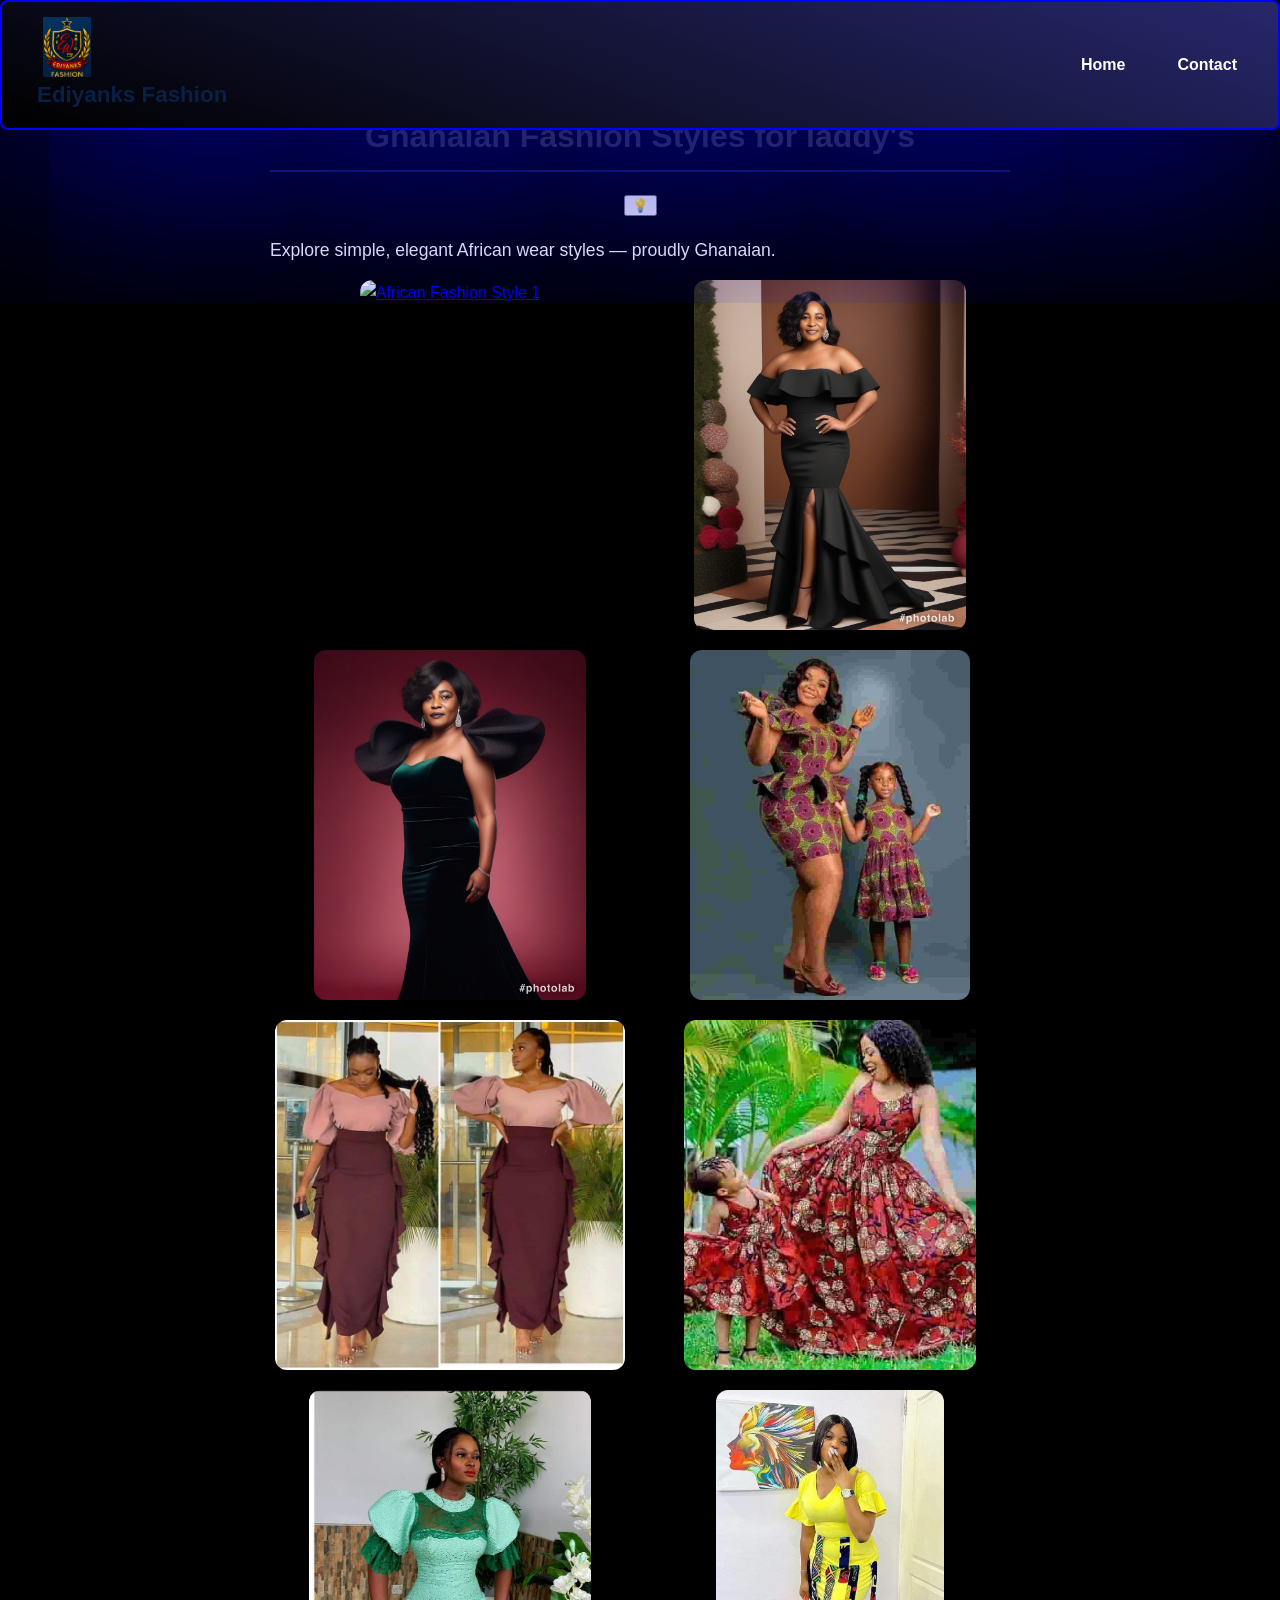
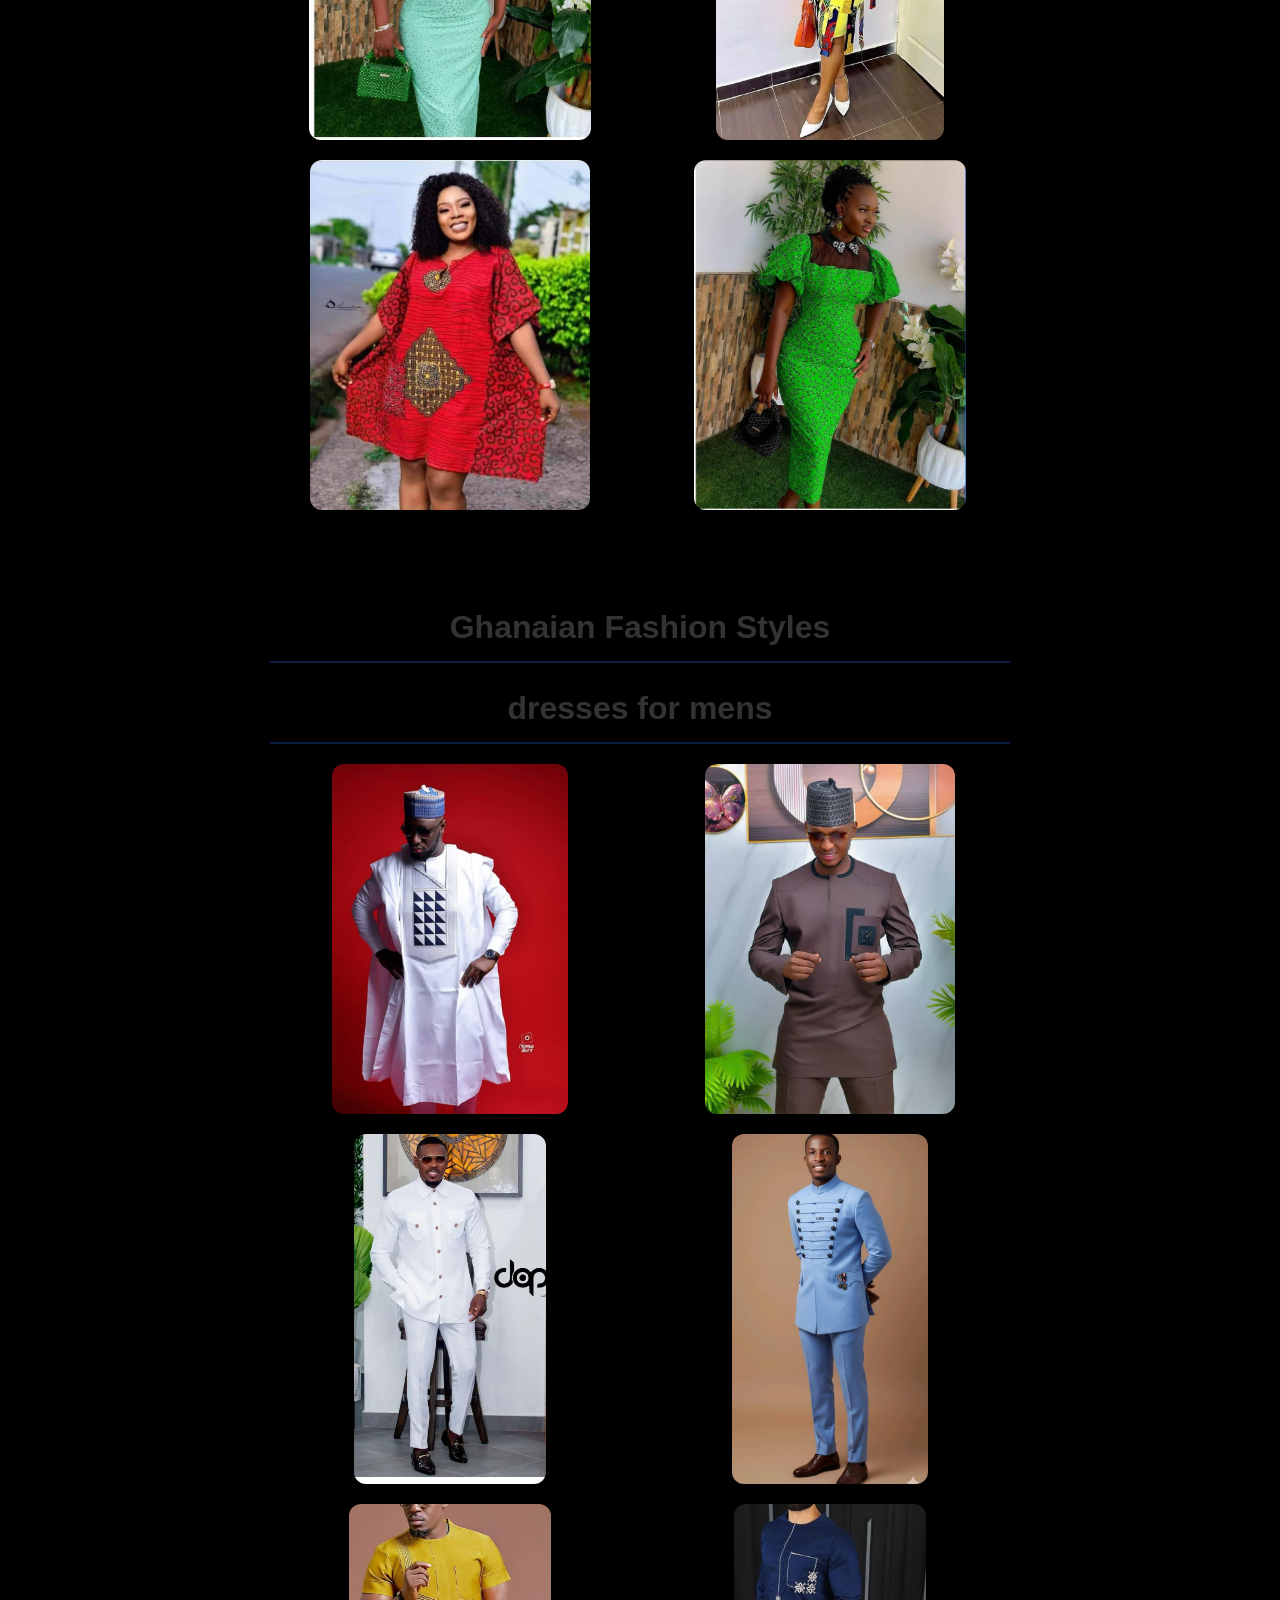
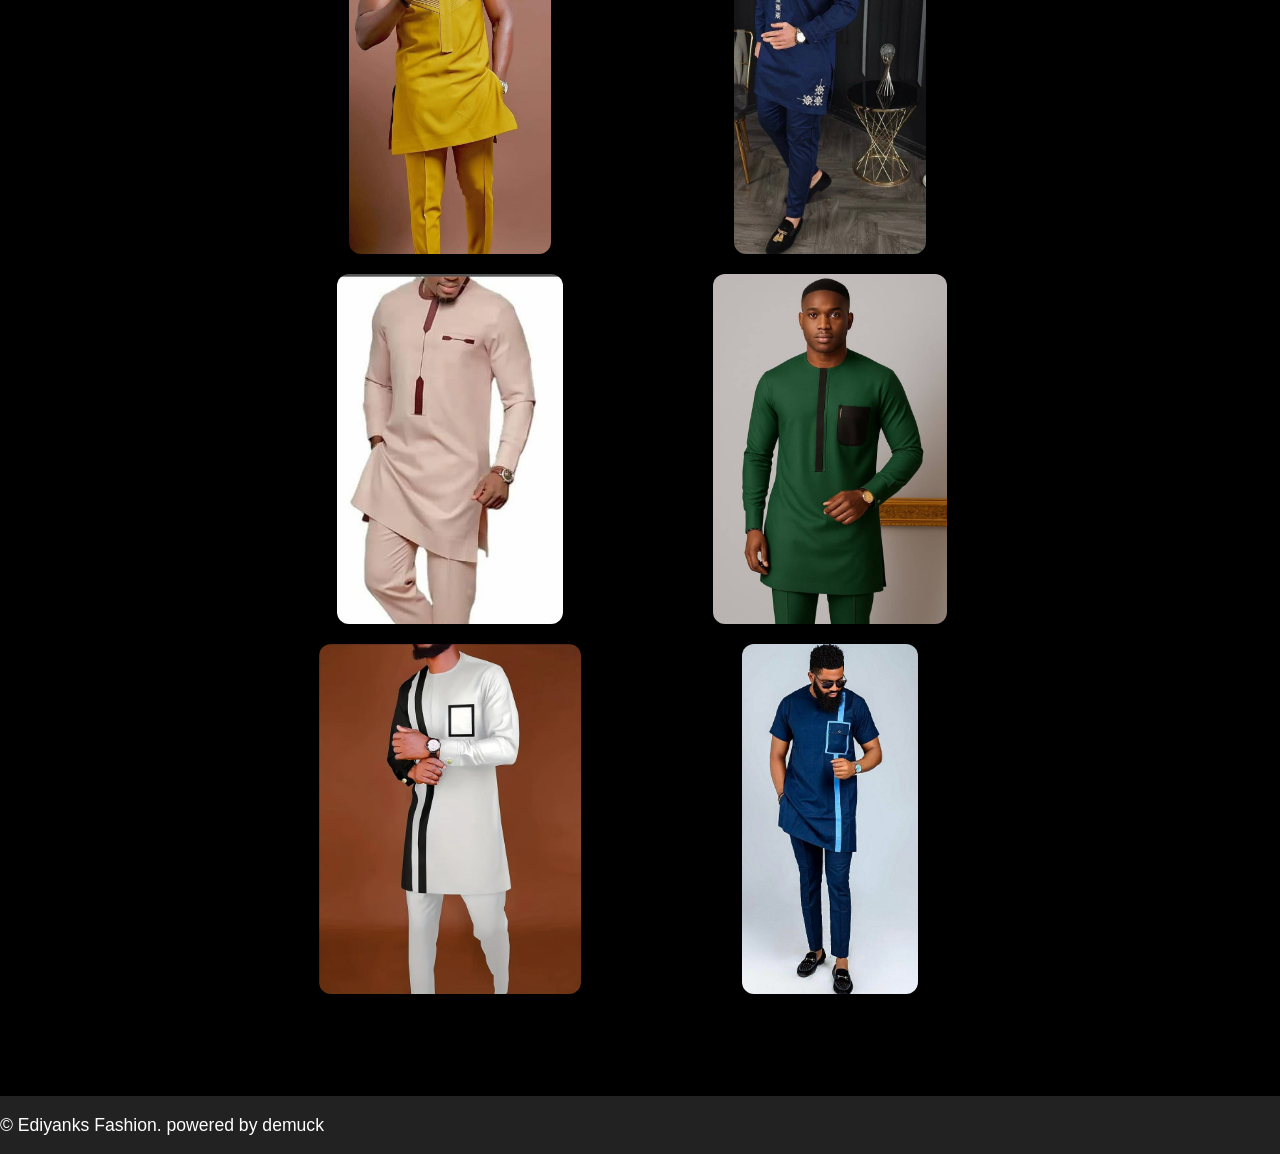
==== gallery.html @ 151807b0 "Add files via upload" ====
<!DOCTYPE html>
<html lang="en">
<head>
  <meta charset="UTF-8" />
  <meta name="viewport" content="width=device-width, initial-scale=1.0" />
  <title>Ediyanks Fashion Gallery</title>
  <link rel="shortcut icon" href="Copilot_20251016_120516.png" type="image/x-icon">
  <link rel="stylesheet" href="style.css" />
  <style>
    body {
      font-family: "Poppins", sans-serif;
      margin: 0;
      padding: 0;
    }

    header {
      background-color: rgb(28, 28, 78);
      color: rgb(36, 63, 196);
      padding: 15px 25px;
      display: flex;
      justify-content: space-between;
      align-items: center;
      border-radius: 8px;
    }

    header .brand-title {
      margin-left: 10px;
      font-size: 1.4em;
    }

    nav ul {
      list-style: none;
      display: flex;
      gap: 20px;
    }

    nav ul li a {
      text-decoration: none;
      color: white;
      font-weight: bold;
    }

    nav ul li a:hover {
      color: #f4b400;
    }

    main {
      padding: 30px;
      text-align: center;
    }

    h2 {
      font-size: 2em;
      color: #333;
      margin-bottom: 20px;
    }

    .gallery {
      display: grid;
      grid-template-columns: repeat(auto-fit, minmax(250px, 1fr));
      gap: 20px;
      justify-items: center;
    }

    .gallery img {
      width: 100%;
      height: 350px;
      object-fit: cover;
      border-radius: 12px;
      box-shadow: 0 4px 12px rgba(0,0,0,0.2);
      transition: transform 0.3s ease;
      cursor: pointer;
    }

    .gallery img:hover {
      transform: scale(1.05);
    }

    /* Pop-up lightbox */
    .lightbox {
      display: none;
      position: fixed;
      z-index: 1000;
      top: 0;
      left: 0;
      width: 100%;
      height: 100%;
      background: rgba(0,0,0,0.9);
      justify-content: center;
      align-items: center;
    }

    .lightbox img {
      max-width: 30%;
      max-height: 70%;
      border-radius: 12px;
      box-shadow: 0 0 20px rgba(255,255,255,0.3);
    }

    .lightbox:target {
      display: flex;
    }
      .lightboxi {
      display: none;
      position: fixed;
      z-index: 1000;
      top: 0;
      left: 0;
      width: 100%;
      height: 100%;
      background: rgba(0,0,0,0.9);
      justify-content: center;
      align-items: center;
    }

    .lightboxi img {
      max-width: 30%;
      max-height: 70%;
      border-radius: 12px;
      box-shadow: 0 0 20px rgba(255,255,255,0.3);
    }

    .lightboxi:target {
      display: flex;
    }

    .close-btn {
      position: absolute;
      top: 20px; 
      right: 30px;
      font-size: 30px;
      color: white;
      text-decoration: none;
      background: rgba(0,0,0,0.5);
      padding: 5px 12px;
      border-radius: 50%;
    }
    body {
    background-color:rgb(0, 0, 0);
    color: rgb(253, 249, 249);
    transition: background-color 0.3s, color 0.3s;

  }
    #modetoggle{
      background-color: black;
      color: bisque;
    }
     #modeToggle:hover {
    box-shadow: 0 0 10px rgba(0,0,0,0.2);
  }

  #modeToggle {
    transform: perspective(600px) rotateY(0deg);
    transition: transform 0.6s;
  }
  body.dark-mode #modeToggle {
    transform: perspective(600px) rotateY(180deg) translateZ(0);
    transform-origin: center;
    background-color: rgb(19, 16, 16);
    color: black;
    box-shadow: 0 10px 30px rgba(0,255,128,0.12), inset 0 2px 6px rgba(255,255,255,0.02);
    border-radius: 10px;
    transition: transform .6s cubic-bezier(.2,.9,.3,1), box-shadow .5s ease, background .5s ease, color .3s ease;
    will-change: transform, box-shadow;}

    .close-btn:hover {
      background: rgba(255,255,255,0.3);
    }

    footer {
      background-color: #222;
      color: white;
      text-align: center;
      padding: 15px 0;
      margin-top: 40px;
      font-size: 0.9em;
    }
  </style>
</head>
<body>
  <header>
    <div class="header-brand">
      <h1 class="brand-title"><img src="edi1.png" alt="Ediyanks Fashion Logo" class="logo" />Ediyanks Fashion</h1>
    </div>
    <nav>
      <ul>
        <li><a href="index.html">Home</a></li>
        <li><a href="indexs.html">Contact</a></li>
       
      </ul>
    </nav>
  </header>
  

  <main>
    <h2>our gallery</h2>
    <h2>Ghanaian Fashion Styles for laddy's</h2>
     <button id="modeToggle">💡</button>
    <p>Explore simple, elegant African wear styles — proudly Ghanaian.</p>

    <section class="gallery">
      <a href="#img1"><img src="https://images.pexels.com/photos/33697670/pexels-photo-33697670.jpeg" alt="African Fashion Style 1" /></a>
      <a href="#img2"><img src="pic1.jpg" alt="African Fashion Style 2" /></a>
      <a href="#img3"><img src="pic2.jpg" alt="African Fashion Style 3" /></a>
      <a href="#img4"><img src="pic3.jpg" alt="African Fashion Style 4" /></a>
      <a href="#img5"><img src="pic4.jpg" alt="African Fashion Style 5" /></a>
      <a href="#img6"><img src="pic5.jpg" alt="African Fashion Style 6" /></a>
      <a href="#img7"><img src="pic6.jpg" alt="African Fashion Style 7" /></a>
      <a href="#img8"><img src="pic7.jpg" alt="African Fashion Style 8" /></a>
      <a href="#img9"><img src="pic8.jpg" alt="African Fashion Style 9" /></a>
      <a href="#img10"><img src="pic9.jpg" alt="African Fashion Style 10" /></a>
    </section>
  </main>

  <!-- Lightbox Pop-ups -->
  <div id="img1" class="lightbox"><a href="#" class="close-btn">&times;</a><img src="https://images.pexels.com/photos/33697670/pexels-photo-33697670.jpeg" alt=""></div>
  <div id="img2" class="lightbox"><a href="#" class="close-btn">&times;</a><img src="pic1.jpg" alt=""></div>
  <div id="img3" class="lightbox"><a href="#" class="close-btn">&times;</a><img src="pic2.jpg" alt=""></div>
  <div id="img4" class="lightbox"><a href="#" class="close-btn">&times;</a><img src="pic3.jpg" alt=""></div>
  <div id="img5" class="lightbox"><a href="#" class="close-btn">&times;</a><img src="pic4.jpg" alt=""></div>
  <div id="img6" class="lightbox"><a href="#" class="close-btn">&times;</a><img src="pic5.jpg" alt=""></div>
  <div id="img7" class="lightbox"><a href="#" class="close-btn">&times;</a><img src="pic6.jpg" alt=""></div>
  <div id="img8" class="lightbox"><a href="#" class="close-btn">&times;</a><img src="pic7.jpg" alt=""></div>
  <div id="img9" class="lightbox"><a href="#" class="close-btn">&times;</a><img src="pic8.jpg" alt=""></div>
  <div id="img10" class="lightbox"><a href="#" class="close-btn">&times;</a><img src="pic9.jpg" alt=""></div>
    <main>
      <h2 class="title">Ghanaian Fashion Styles</h2>
    <h2>dresses for mens</h2>

    <section class="gallery">
      <a href="#img11"><img src="pica1.jpg" alt="African Fashion Style 1" /></a>
      <a href="#img12"><img src="pica2.jpg" alt="African Fashion Style 2" /></a>
      <a href="#img13"><img src="pica3.jpg" alt="African Fashion Style 3" /></a>
      <a href="#img14"><img src="pica4.jpg" alt="African Fashion Style 4" /></a>
      <a href="#img15"><img src="pica5.jpg" alt="African Fashion Style 5" /></a>
      <a href="#img16"><img src="pica6.jpg" alt="African Fashion Style 6" /></a>
      <a href="#img17"><img src="pica7.jpg" alt="African Fashion Style 7" /></a>
      <a href="#img18"><img src="pica8.jpg" alt="African Fashion Style 8" /></a>
      <a href="#img19"><img src="pica9.jpg" alt="African Fashion Style 9" /></a>
      <a href="#img20"><img src="pica10.jpg" alt="African Fashion Style 10" /></a>
    </section>
  </main>

  <!-- Lightbox Pop-ups -->
  <div id="img11" class="lightbox"><a href="#" class="close-btn">&times;</a><img src="pica1.jpg" alt=""></div>
  <div id="img12" class="lightbox"><a href="#" class="close-btn">&times;</a><img src="pica2.jpg" alt=""></div>
  <div id="img13" class="lightbox"><a href="#" class="close-btn">&times;</a><img src="pica3.jpg" alt=""></div>
  <div id="img14" class="lightbox"><a href="#" class="close-btn">&times;</a><img src="pica4.jpg" alt=""></div>
  <div id="img15" class="lightbox"><a href="#" class="close-btn">&times;</a><img src="pica5.jpg" alt=""></div>
  <div id="img16" class="lightbox"><a href="#" class="close-btn">&times;</a><img src="pica6.jpg" alt=""></div>
  <div id="img17" class="lightbox"><a href="#" class="close-btn">&times;</a><img src="pica7.jpg" alt=""></div>
  <div id="img18" class="lightbox"><a href="#" class="close-btn">&times;</a><img src="pica8.jpg" alt=""></div>
  <div id="img19" class="lightbox"><a href="#" class="close-btn">&times;</a><img src="pica9.jpg" alt=""></div>
  <div id="img20" class="lightbox"><a href="#" class="close-btn">&times;</a><img src="pica10.jpg" alt=""></div>
</body>
</body>
</main>
  <footer>
    <p>&copy;  Ediyanks Fashion. powered by demuck</p>
  </footer>
  <!-- <style>
    @media (max-width: 1316px) {
  .title {
            color: #fff;
             font-size: 4rem;
            font-weight: 700; 
            text-shadow: 0 0 20px #00ffff, 0 0 40px #00ffff; /* Cyan anime glow */
            margin-bottom: 2rem;
            animation: textGlow 2s ease-in-out infinite alternate;
        }

        @keyframes textGlow {
            from { text-shadow: 0 0 20px #00ffff, 0 0 40px #00ffff; }
            to { text-shadow: 0 0 30px #ff00ff, 0 0 60px #ff00ff; } /* Shift to magenta for anime flair */
        }}</style> -->
<script src="DARK.JS"></script>
</body>
</html>
---- style.css ----
/* Reset and base styles */
* {
  box-sizing: border-box;
}

body {
  font-family: 'Segoe UI', Tahoma, Geneva, Verdana, sans-serif;
  margin: 0;
  padding: 0;
  background-color: #fdfdfd;
  color: #333;
  line-height: 1.6;
  padding-top: 100px; /* Account for fixed header */
}
.file{
    align-self: center;
    justify-self: center;
}
.fil{
    align-self: center;
    justify-self: center;
}

header {
  position: fixed;
  top: 0;
  left: 0;
  width: 100%;
  background: linear-gradient(2000deg,rgb(39, 39, 108) ,black );
  color: #fff;
  padding: 1rem 2rem;
  display: flex;
  align-items: center;
  justify-content: space-between;
  z-index: 1000;
  box-shadow: 0 2px 10px rgba(0, 0, 0, 0.2);
  transition: background-color 0.3s ease;
  border: 2px solid blue;
  box-shadow: 0 0 2000px blue;
  border-radius: 8px;
}
.pin{
    align-self: center;
    justify-self: center;
color: rgb(137, 26, 26);
}

.header-brand {
  display: flex;
  align-items: center;
  gap: 1rem;
  flex-shrink: 0;
}

.logo {
  width: 60px;
  height: 60px;
  object-fit: contain;
  border-radius: 8px;
}
.logos {
  width: 90px;
  height: 90px;
  object-fit: contain;
  border-radius: 8px;
}

.brand-title {
  margin: 0;
  font-size: 1.5rem;
  font-weight: bold;
  text-align: left;
}

nav ul {
  list-style: none;
  display: flex;
  gap: 2rem;
  margin: 0;
  padding: 0;
  align-items: center;
}

nav li {
  margin: 0;
}

nav a {
  color: #fff;
  text-decoration: none;
  font-weight: 600;
  font-size: 1rem;
  padding: 0.5rem 1rem;
  border-radius: 4px;
  transition: background-color 0.3s ease, color 0.3s ease;
}

nav a:hover,
nav a:focus {
  background-color: rgba(255, 255, 255, 0.1);
  text-decoration: none;
  
}
   nav ul li a:hover {
      color: #f4b400;
    }

main {
  padding: 2rem 1rem;
  max-width: 800px;
  margin: 0 auto;
  min-height: calc(100vh - 200px); /* Ensure full height feel */
}

section {
  margin-bottom: 2rem;
}

h1,
h2 {
  color: #0a1f44;
  margin-top: 0;
  margin-bottom: 1rem;
  font-weight: 700;
}

h2 {
  font-size: 1.8rem;
  border-bottom: 2px solid #0a1f44;
  padding-bottom: 0.5rem;
}

p {
  font-size: 1.1rem;
  margin-bottom: 1rem;
  text-align: justify;
}

strong {
  color: #0a1f44;
  font-weight: 700;
}

/* Image and picture handling */
picture {
  display: block;
  width: 100%;
  max-width: 800px;
  margin: 2rem auto;
  border-radius: 8px;
  overflow: hidden;
  box-shadow: 0 4px 15px rgba(0, 0, 0, 0.1);
}

img {
  width: 100%;
  height: auto;
  display: block;
  border-radius: 8px;
  transition: transform 0.3s ease;
}

img:hover {
  transform: scale(1.02);
}

.gallery-grid {
  display: grid;
  grid-template-columns: repeat(auto-fit, minmax(200px, 1fr));
  gap: 1rem;
  margin: 2rem 0;
}

.gallery-grid img {
  width: 100%;
  height: auto;
  border-radius: 8px;
  transition: transform 0.3s ease, box-shadow 0.3s ease;
}

.gallery-grid img:hover {
  transform: scale(1.05);
  box-shadow: 0 6px 20px rgba(0, 0, 0, 0.15);
}

footer {
  background-color: #0a1f44;
  color: #fff;
  text-align: center;
  padding: 1.5rem;
  margin-top: 3rem;
  font-size: 0.9rem;
}

footer p {
  margin: 0;
  color: #fff;
}
body.dark-mode {
    background: linear-gradient(200deg, rgba(40, 18, 240, 0.5), rgb(17, 126, 160), rgb(160, 175, 19));
    color: white;
}

/* Mobile responsiveness */
@media (max-width: 768px) {
  body {
    padding-top: 80px; /* Reduce for smaller header on mobile */
    font-size: 1rem;
    line-height: 1.5;
  }
  .hurt {
    align-self: center;
    justify-content: center;
  }

  header {
    padding: 0.75rem 1rem;
    flex-wrap: wrap;
  }

  .header-brand {
    flex-direction: column;
    align-items: center;
    gap: 0.5rem;
    text-align: center;
    border-radius: 8px;
  }

  .brand-title {
    font-size: 1.3rem;
  }

  .logo {
    width: 50px;
    height: 50px;
  }

  nav ul {
    flex-direction: column;
    gap: 0.75rem;
    width: 100%;
    margin-top: 0.5rem;
  }

  nav a {
    display: block;
    width: 100%;
    text-align: center;
    padding: 0.75rem;
    font-size: 1.1rem;
  }

  main {
    padding: 1.5rem 1rem;
  }

  h2 {
    font-size: 1.5rem;
  }

  p {
    font-size: 1rem;
  }

  picture,
  img {
    margin: 1rem auto;
    border-radius: 6px;
  }

  .gallery-grid {
    grid-template-columns: repeat(auto-fit, minmax(150px, 1fr));
    gap: 0.75rem;
  }

  footer {
    padding: 1rem;
    font-size: 0.85rem;
  }
}

@media (max-width: 480px) {
  body {
    padding-top: 70px;
  }

  header {
    padding: 0.5rem;
  }
  .hurt{
    padding-left: 20px;
  }


  .brand-title {
    font-size: 1.2rem;
  }

  nav a {
    font-size: 1rem;
    padding: 0.5rem;
  }

  main {
    padding: 1rem 0.5rem;
  }

  h2 {
    font-size: 1.4rem;
  }

  p {
    font-size: 0.95rem;
  }

  footer {
    padding: 0.75rem;
  }
}

/* Additional enhancements for niceness */
@media (prefers-reduced-motion: reduce) {
  * {
    animation-duration: 0.01ms !important;
    animation-iteration-count: 1 !important;
    transition-duration: 0.01ms !important;
  }
}

/* Dark mode support (optional enhancement) */
@media (prefers-color-scheme: dark) {
  body {
    background-color: #1a1a1a;
    color: #e0e0e0;
  }

  h1, h2 {
    color: #4a90e2;
  }

  footer {
    background-color: #0a1f44;
  }
}
/* --- Subtle animations & hover accents --- */
.hero h2 {
  animation: fadeInDown 1s ease-in-out;
}

.hero p {
  animation: fadeInUp 1.5s ease-in-out;
}

@keyframes fadeInDown {
  from { opacity: 0; transform: translateY(-20px); }
  to { opacity: 1; transform: translateY(0); }
}

@keyframes fadeInUp {
  from { opacity: 0; transform: translateY(20px); }
  to { opacity: 1; transform: translateY(0); }
}

/* Button-like hover on nav links */
nav a:hover {
  background-color: #4a90e2;
  color: #fff;
}
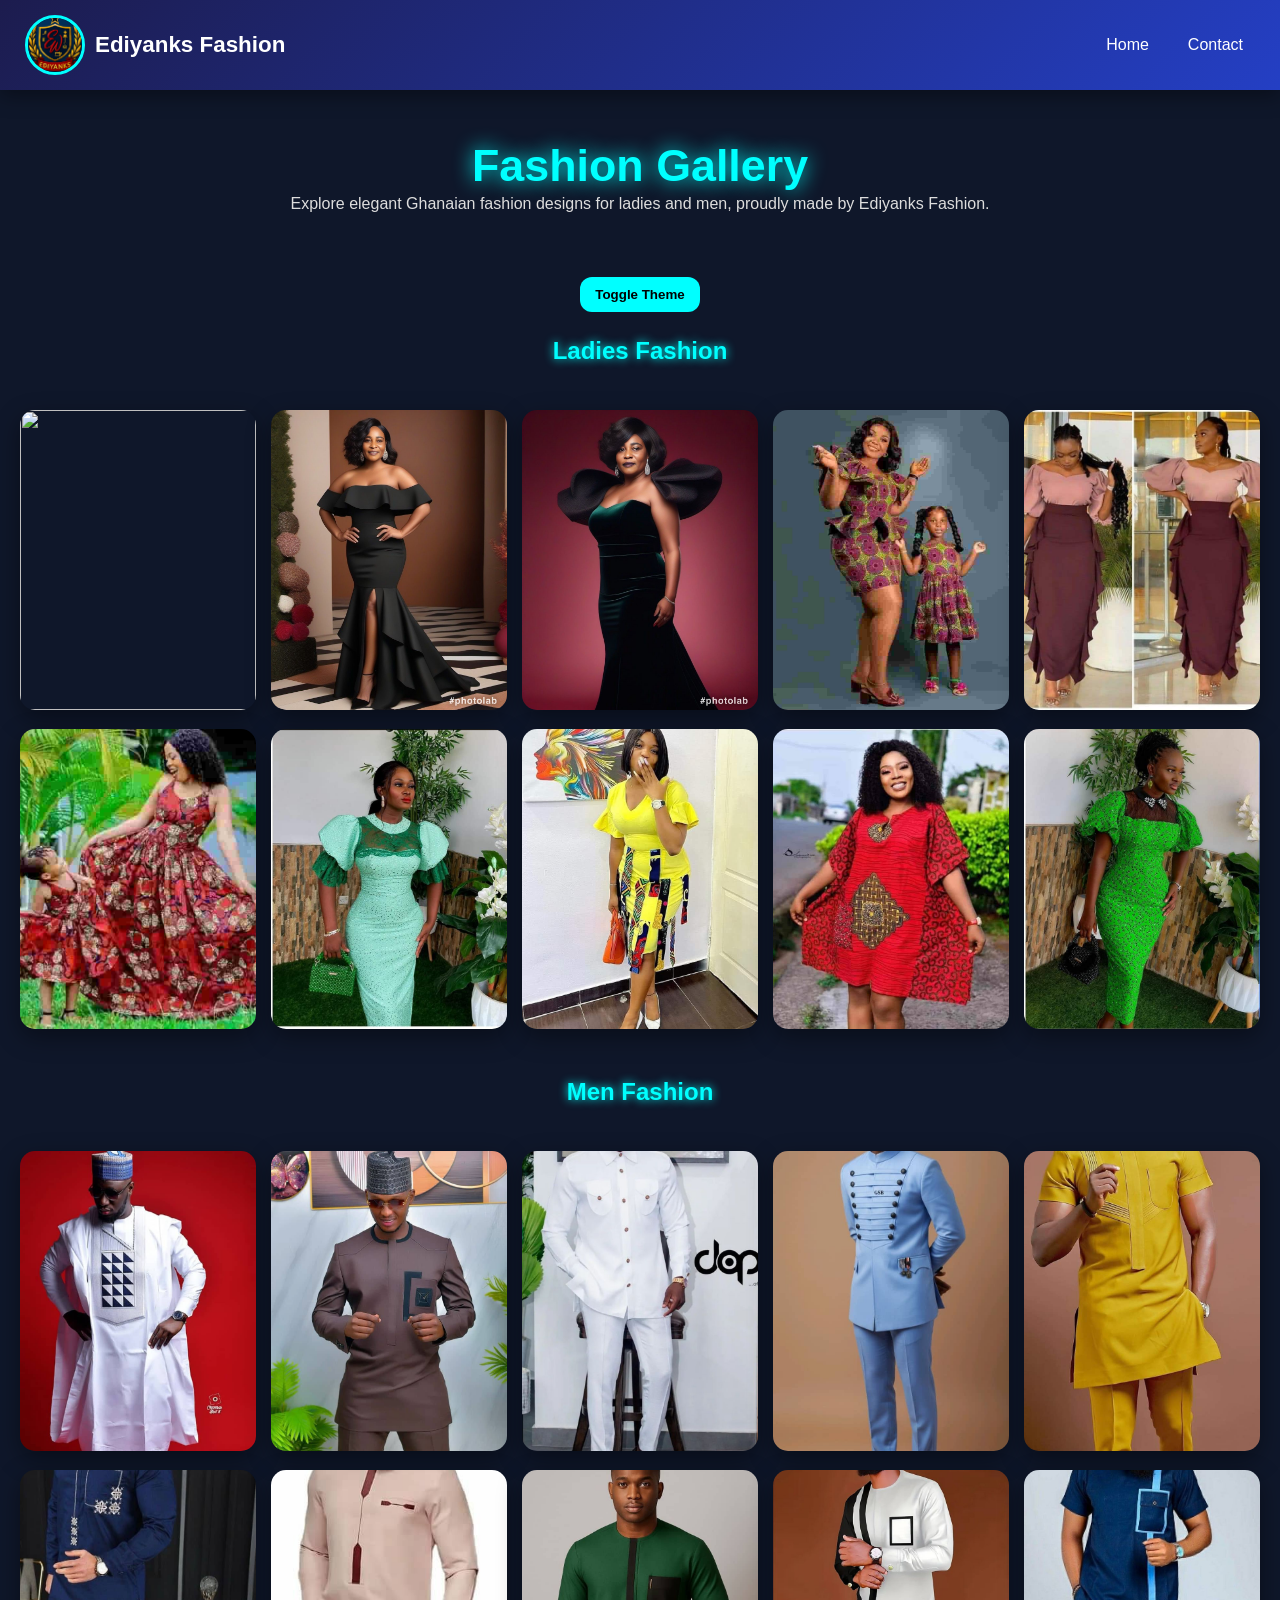
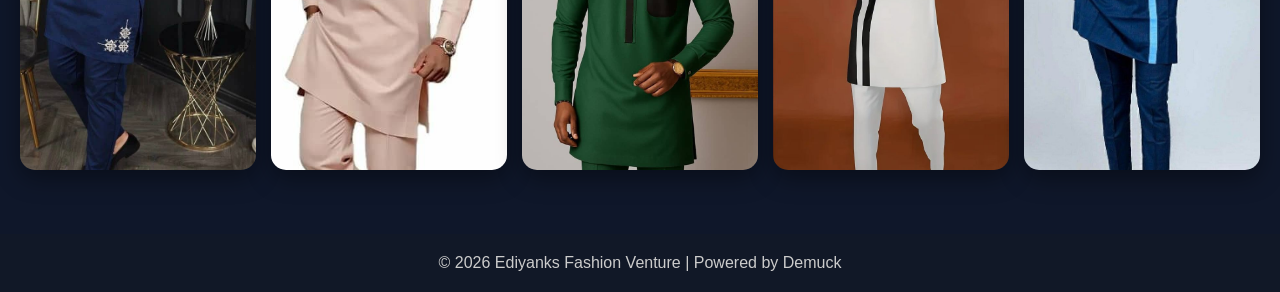
==== commit 6987c60e: "Refactor gallery.html with improved styles and structure" ====
--- a/gallery.html
+++ b/gallery.html
@@ -1,278 +1,307 @@
 <!DOCTYPE html>
 <html lang="en">
 <head>
-  <meta charset="UTF-8" />
-  <meta name="viewport" content="width=device-width, initial-scale=1.0" />
-  <title>Ediyanks Fashion Gallery</title>
-  <link rel="shortcut icon" href="Copilot_20251016_120516.png" type="image/x-icon">
-  <link rel="stylesheet" href="style.css" />
-  <style>
-    body {
-      font-family: "Poppins", sans-serif;
-      margin: 0;
-      padding: 0;
-    }
-
-    header {
-      background-color: rgb(28, 28, 78);
-      color: rgb(36, 63, 196);
-      padding: 15px 25px;
-      display: flex;
-      justify-content: space-between;
-      align-items: center;
-      border-radius: 8px;
-    }
-
-    header .brand-title {
-      margin-left: 10px;
-      font-size: 1.4em;
-    }
-
-    nav ul {
-      list-style: none;
-      display: flex;
-      gap: 20px;
-    }
-
-    nav ul li a {
-      text-decoration: none;
-      color: white;
-      font-weight: bold;
-    }
-
-    nav ul li a:hover {
-      color: #f4b400;
-    }
-
-    main {
-      padding: 30px;
-      text-align: center;
-    }
-
-    h2 {
-      font-size: 2em;
-      color: #333;
-      margin-bottom: 20px;
-    }
-
-    .gallery {
-      display: grid;
-      grid-template-columns: repeat(auto-fit, minmax(250px, 1fr));
-      gap: 20px;
-      justify-items: center;
-    }
-
-    .gallery img {
-      width: 100%;
-      height: 350px;
-      object-fit: cover;
-      border-radius: 12px;
-      box-shadow: 0 4px 12px rgba(0,0,0,0.2);
-      transition: transform 0.3s ease;
-      cursor: pointer;
-    }
-
-    .gallery img:hover {
-      transform: scale(1.05);
-    }
-
-    /* Pop-up lightbox */
-    .lightbox {
-      display: none;
-      position: fixed;
-      z-index: 1000;
-      top: 0;
-      left: 0;
-      width: 100%;
-      height: 100%;
-      background: rgba(0,0,0,0.9);
-      justify-content: center;
-      align-items: center;
-    }
-
-    .lightbox img {
-      max-width: 30%;
-      max-height: 70%;
-      border-radius: 12px;
-      box-shadow: 0 0 20px rgba(255,255,255,0.3);
-    }
-
-    .lightbox:target {
-      display: flex;
-    }
-      .lightboxi {
-      display: none;
-      position: fixed;
-      z-index: 1000;
-      top: 0;
-      left: 0;
-      width: 100%;
-      height: 100%;
-      background: rgba(0,0,0,0.9);
-      justify-content: center;
-      align-items: center;
-    }
-
-    .lightboxi img {
-      max-width: 30%;
-      max-height: 70%;
-      border-radius: 12px;
-      box-shadow: 0 0 20px rgba(255,255,255,0.3);
-    }
-
-    .lightboxi:target {
-      display: flex;
-    }
-
-    .close-btn {
-      position: absolute;
-      top: 20px; 
-      right: 30px;
-      font-size: 30px;
-      color: white;
-      text-decoration: none;
-      background: rgba(0,0,0,0.5);
-      padding: 5px 12px;
-      border-radius: 50%;
-    }
-    body {
-    background-color:rgb(0, 0, 0);
-    color: rgb(253, 249, 249);
-    transition: background-color 0.3s, color 0.3s;
-
-  }
-    #modetoggle{
-      background-color: black;
-      color: bisque;
-    }
-     #modeToggle:hover {
-    box-shadow: 0 0 10px rgba(0,0,0,0.2);
-  }
-
-  #modeToggle {
-    transform: perspective(600px) rotateY(0deg);
-    transition: transform 0.6s;
-  }
-  body.dark-mode #modeToggle {
-    transform: perspective(600px) rotateY(180deg) translateZ(0);
-    transform-origin: center;
-    background-color: rgb(19, 16, 16);
-    color: black;
-    box-shadow: 0 10px 30px rgba(0,255,128,0.12), inset 0 2px 6px rgba(255,255,255,0.02);
-    border-radius: 10px;
-    transition: transform .6s cubic-bezier(.2,.9,.3,1), box-shadow .5s ease, background .5s ease, color .3s ease;
-    will-change: transform, box-shadow;}
-
-    .close-btn:hover {
-      background: rgba(255,255,255,0.3);
-    }
-
-    footer {
-      background-color: #222;
-      color: white;
-      text-align: center;
-      padding: 15px 0;
-      margin-top: 40px;
-      font-size: 0.9em;
-    }
-  </style>
+<meta charset="UTF-8" />
+<meta name="viewport" content="width=device-width, initial-scale=1.0" />
+<title>Ediyanks Fashion Gallery</title>
+
+<link rel="shortcut icon" href="Copilot_20251016_120516.png">
+
+<style>
+
+/* RESET */
+*{
+margin:0;
+padding:0;
+box-sizing:border-box;
+font-family:Arial, sans-serif;
+}
+
+body{
+background:#0f172a;
+color:white;
+transition:.3s;
+}
+
+/* HEADER */
+header{
+background:linear-gradient(135deg,rgb(28,28,78),rgb(36,63,196));
+padding:15px 25px;
+display:flex;
+justify-content:space-between;
+align-items:center;
+position:sticky;
+top:0;
+z-index:999;
+box-shadow:0 5px 20px rgba(0,0,0,.4);
+}
+
+.header-brand{
+display:flex;
+align-items:center;
+gap:10px;
+}
+
+.logo{
+width:60px;
+height:60px;
+border-radius:50%;
+object-fit:cover;
+border:3px solid #00ffff;
+}
+
+.brand-title{
+font-size:1.4rem;
+color:white;
+}
+
+/* NAV */
+nav ul{
+list-style:none;
+display:flex;
+gap:15px;
+}
+
+nav a{
+text-decoration:none;
+color:white;
+padding:8px 12px;
+border-radius:10px;
+transition:.3s;
+}
+
+nav a:hover{
+background:#00ffff;
+color:#000;
+}
+
+/* HERO */
+.gallery-hero{
+text-align:center;
+padding:50px 20px;
+}
+
+.gallery-hero h1{
+font-size:2.8rem;
+color:#00ffff;
+text-shadow:0 0 20px #00ffff;
+}
+
+.gallery-hero p{
+max-width:700px;
+margin:auto;
+color:#ddd;
+line-height:1.6;
+}
+
+/* SECTION TITLES */
+h2{
+text-align:center;
+margin:25px 0;
+color:#00ffff;
+text-shadow:0 0 10px #00ffff;
+}
+
+/* BUTTON */
+#modeToggle{
+display:block;
+margin:10px auto;
+padding:10px 15px;
+border:none;
+border-radius:12px;
+cursor:pointer;
+background:#00ffff;
+color:black;
+font-weight:bold;
+}
+
+/* GALLERY GRID */
+.gallery{
+display:grid;
+grid-template-columns:repeat(auto-fit,minmax(200px,1fr));
+gap:15px;
+padding:20px;
+}
+
+.gallery img{
+width:100%;
+height:300px;
+object-fit:cover;
+border-radius:15px;
+box-shadow:0 8px 25px rgba(0,0,0,.4);
+transition:.3s;
+cursor:pointer;
+}
+
+.gallery img:hover{
+transform:scale(1.05) translateY(-5px);
+box-shadow:0 15px 35px rgba(0,255,255,.2);
+}
+
+/* LIGHTBOX */
+.lightbox{
+display:none;
+position:fixed;
+top:0;
+left:0;
+width:100%;
+height:100%;
+background:rgba(0,0,0,.9);
+justify-content:center;
+align-items:center;
+z-index:1000;
+}
+
+.lightbox:target{
+display:flex;
+}
+
+.lightbox img{
+max-width:85%;
+max-height:85%;
+border-radius:20px;
+box-shadow:0 0 30px rgba(255,255,255,.2);
+}
+
+.close-btn{
+position:absolute;
+top:20px;
+right:25px;
+font-size:30px;
+color:white;
+text-decoration:none;
+background:rgba(255,255,255,.1);
+padding:5px 12px;
+border-radius:50%;
+}
+
+/* FOOTER */
+footer{
+text-align:center;
+padding:20px;
+margin-top:40px;
+background:#111827;
+color:#ccc;
+}
+
+/* LIGHT MODE */
+.light{
+background:#f5f5f5;
+color:#111;
+}
+
+.light header{
+background:#ffffff;
+color:#111;
+}
+
+.light nav a{
+color:#111;
+}
+
+.light footer{
+background:#eee;
+color:#111;
+}
+
+</style>
 </head>
+
 <body>
-  <header>
-    <div class="header-brand">
-      <h1 class="brand-title"><img src="edi1.png" alt="Ediyanks Fashion Logo" class="logo" />Ediyanks Fashion</h1>
-    </div>
-    <nav>
-      <ul>
-        <li><a href="index.html">Home</a></li>
-        <li><a href="indexs.html">Contact</a></li>
-       
-      </ul>
-    </nav>
-  </header>
-  
-
-  <main>
-    <h2>our gallery</h2>
-    <h2>Ghanaian Fashion Styles for laddy's</h2>
-     <button id="modeToggle">💡</button>
-    <p>Explore simple, elegant African wear styles — proudly Ghanaian.</p>
-
-    <section class="gallery">
-      <a href="#img1"><img src="https://images.pexels.com/photos/33697670/pexels-photo-33697670.jpeg" alt="African Fashion Style 1" /></a>
-      <a href="#img2"><img src="pic1.jpg" alt="African Fashion Style 2" /></a>
-      <a href="#img3"><img src="pic2.jpg" alt="African Fashion Style 3" /></a>
-      <a href="#img4"><img src="pic3.jpg" alt="African Fashion Style 4" /></a>
-      <a href="#img5"><img src="pic4.jpg" alt="African Fashion Style 5" /></a>
-      <a href="#img6"><img src="pic5.jpg" alt="African Fashion Style 6" /></a>
-      <a href="#img7"><img src="pic6.jpg" alt="African Fashion Style 7" /></a>
-      <a href="#img8"><img src="pic7.jpg" alt="African Fashion Style 8" /></a>
-      <a href="#img9"><img src="pic8.jpg" alt="African Fashion Style 9" /></a>
-      <a href="#img10"><img src="pic9.jpg" alt="African Fashion Style 10" /></a>
-    </section>
-  </main>
-
-  <!-- Lightbox Pop-ups -->
-  <div id="img1" class="lightbox"><a href="#" class="close-btn">&times;</a><img src="https://images.pexels.com/photos/33697670/pexels-photo-33697670.jpeg" alt=""></div>
-  <div id="img2" class="lightbox"><a href="#" class="close-btn">&times;</a><img src="pic1.jpg" alt=""></div>
-  <div id="img3" class="lightbox"><a href="#" class="close-btn">&times;</a><img src="pic2.jpg" alt=""></div>
-  <div id="img4" class="lightbox"><a href="#" class="close-btn">&times;</a><img src="pic3.jpg" alt=""></div>
-  <div id="img5" class="lightbox"><a href="#" class="close-btn">&times;</a><img src="pic4.jpg" alt=""></div>
-  <div id="img6" class="lightbox"><a href="#" class="close-btn">&times;</a><img src="pic5.jpg" alt=""></div>
-  <div id="img7" class="lightbox"><a href="#" class="close-btn">&times;</a><img src="pic6.jpg" alt=""></div>
-  <div id="img8" class="lightbox"><a href="#" class="close-btn">&times;</a><img src="pic7.jpg" alt=""></div>
-  <div id="img9" class="lightbox"><a href="#" class="close-btn">&times;</a><img src="pic8.jpg" alt=""></div>
-  <div id="img10" class="lightbox"><a href="#" class="close-btn">&times;</a><img src="pic9.jpg" alt=""></div>
-    <main>
-      <h2 class="title">Ghanaian Fashion Styles</h2>
-    <h2>dresses for mens</h2>
-
-    <section class="gallery">
-      <a href="#img11"><img src="pica1.jpg" alt="African Fashion Style 1" /></a>
-      <a href="#img12"><img src="pica2.jpg" alt="African Fashion Style 2" /></a>
-      <a href="#img13"><img src="pica3.jpg" alt="African Fashion Style 3" /></a>
-      <a href="#img14"><img src="pica4.jpg" alt="African Fashion Style 4" /></a>
-      <a href="#img15"><img src="pica5.jpg" alt="African Fashion Style 5" /></a>
-      <a href="#img16"><img src="pica6.jpg" alt="African Fashion Style 6" /></a>
-      <a href="#img17"><img src="pica7.jpg" alt="African Fashion Style 7" /></a>
-      <a href="#img18"><img src="pica8.jpg" alt="African Fashion Style 8" /></a>
-      <a href="#img19"><img src="pica9.jpg" alt="African Fashion Style 9" /></a>
-      <a href="#img20"><img src="pica10.jpg" alt="African Fashion Style 10" /></a>
-    </section>
-  </main>
-
-  <!-- Lightbox Pop-ups -->
-  <div id="img11" class="lightbox"><a href="#" class="close-btn">&times;</a><img src="pica1.jpg" alt=""></div>
-  <div id="img12" class="lightbox"><a href="#" class="close-btn">&times;</a><img src="pica2.jpg" alt=""></div>
-  <div id="img13" class="lightbox"><a href="#" class="close-btn">&times;</a><img src="pica3.jpg" alt=""></div>
-  <div id="img14" class="lightbox"><a href="#" class="close-btn">&times;</a><img src="pica4.jpg" alt=""></div>
-  <div id="img15" class="lightbox"><a href="#" class="close-btn">&times;</a><img src="pica5.jpg" alt=""></div>
-  <div id="img16" class="lightbox"><a href="#" class="close-btn">&times;</a><img src="pica6.jpg" alt=""></div>
-  <div id="img17" class="lightbox"><a href="#" class="close-btn">&times;</a><img src="pica7.jpg" alt=""></div>
-  <div id="img18" class="lightbox"><a href="#" class="close-btn">&times;</a><img src="pica8.jpg" alt=""></div>
-  <div id="img19" class="lightbox"><a href="#" class="close-btn">&times;</a><img src="pica9.jpg" alt=""></div>
-  <div id="img20" class="lightbox"><a href="#" class="close-btn">&times;</a><img src="pica10.jpg" alt=""></div>
+
+<header>
+
+<div class="header-brand">
+<img src="edi1.png" class="logo" alt="logo">
+<h1 class="brand-title">Ediyanks Fashion</h1>
+</div>
+
+<nav>
+<ul>
+<li><a href="index.html">Home</a></li>
+<li><a href="indexs.html">Contact</a></li>
+</ul>
+</nav>
+
+</header>
+
+<!-- HERO -->
+<section class="gallery-hero">
+<h1>Fashion Gallery</h1>
+<p>Explore elegant Ghanaian fashion designs for ladies and men, proudly made by Ediyanks Fashion.</p>
+</section>
+
+<button id="modeToggle">Toggle Theme</button>
+
+<!-- LADIES -->
+<h2>Ladies Fashion</h2>
+<section class="gallery">
+
+<a href="#img1"><img src="https://images.pexels.com/photos/33697670/pexels-photo-33697670.jpeg"></a>
+<a href="#img2"><img src="pic1.jpg"></a>
+<a href="#img3"><img src="pic2.jpg"></a>
+<a href="#img4"><img src="pic3.jpg"></a>
+<a href="#img5"><img src="pic4.jpg"></a>
+<a href="#img6"><img src="pic5.jpg"></a>
+<a href="#img7"><img src="pic6.jpg"></a>
+<a href="#img8"><img src="pic7.jpg"></a>
+<a href="#img9"><img src="pic8.jpg"></a>
+<a href="#img10"><img src="pic9.jpg"></a>
+
+</section>
+
+<!-- MEN -->
+<h2>Men Fashion</h2>
+<section class="gallery">
+
+<a href="#img11"><img src="pica1.jpg"></a>
+<a href="#img12"><img src="pica2.jpg"></a>
+<a href="#img13"><img src="pica3.jpg"></a>
+<a href="#img14"><img src="pica4.jpg"></a>
+<a href="#img15"><img src="pica5.jpg"></a>
+<a href="#img16"><img src="pica6.jpg"></a>
+<a href="#img17"><img src="pica7.jpg"></a>
+<a href="#img18"><img src="pica8.jpg"></a>
+<a href="#img19"><img src="pica9.jpg"></a>
+<a href="#img20"><img src="pica10.jpg"></a>
+
+</section>
+
+<!-- LIGHTBOXES (cleaned) -->
+
+<div id="img1" class="lightbox"><a href="#" class="close-btn">&times;</a><img src="https://images.pexels.com/photos/33697670/pexels-photo-33697670.jpeg"></div>
+<div id="img2" class="lightbox"><a href="#" class="close-btn">&times;</a><img src="pic1.jpg"></div>
+<div id="img3" class="lightbox"><a href="#" class="close-btn">&times;</a><img src="pic2.jpg"></div>
+<div id="img4" class="lightbox"><a href="#" class="close-btn">&times;</a><img src="pic3.jpg"></div>
+<div id="img5" class="lightbox"><a href="#" class="close-btn">&times;</a><img src="pic4.jpg"></div>
+<div id="img6" class="lightbox"><a href="#" class="close-btn">&times;</a><img src="pic5.jpg"></div>
+<div id="img7" class="lightbox"><a href="#" class="close-btn">&times;</a><img src="pic6.jpg"></div>
+<div id="img8" class="lightbox"><a href="#" class="close-btn">&times;</a><img src="pic7.jpg"></div>
+<div id="img9" class="lightbox"><a href="#" class="close-btn">&times;</a><img src="pic8.jpg"></div>
+<div id="img10" class="lightbox"><a href="#" class="close-btn">&times;</a><img src="pic9.jpg"></div>
+
+<div id="img11" class="lightbox"><a href="#" class="close-btn">&times;</a><img src="pica1.jpg"></div>
+<div id="img12" class="lightbox"><a href="#" class="close-btn">&times;</a><img src="pica2.jpg"></div>
+<div id="img13" class="lightbox"><a href="#" class="close-btn">&times;</a><img src="pica3.jpg"></div>
+<div id="img14" class="lightbox"><a href="#" class="close-btn">&times;</a><img src="pica4.jpg"></div>
+<div id="img15" class="lightbox"><a href="#" class="close-btn">&times;</a><img src="pica5.jpg"></div>
+<div id="img16" class="lightbox"><a href="#" class="close-btn">&times;</a><img src="pica6.jpg"></div>
+<div id="img17" class="lightbox"><a href="#" class="close-btn">&times;</a><img src="pica7.jpg"></div>
+<div id="img18" class="lightbox"><a href="#" class="close-btn">&times;</a><img src="pica8.jpg"></div>
+<div id="img19" class="lightbox"><a href="#" class="close-btn">&times;</a><img src="pica9.jpg"></div>
+<div id="img20" class="lightbox"><a href="#" class="close-btn">&times;</a><img src="pica10.jpg"></div>
+
+<footer>
+© 2026 Ediyanks Fashion Venture | Powered by Demuck
+</footer>
+
+<script>
+const btn = document.getElementById("modeToggle");
+
+btn.addEventListener("click", ()=>{
+document.body.classList.toggle("light");
+});
+</script>
+
 </body>
-</body>
-</main>
-  <footer>
-    <p>&copy;  Ediyanks Fashion. powered by demuck</p>
-  </footer>
-  <!-- <style>
-    @media (max-width: 1316px) {
-  .title {
-            color: #fff;
-             font-size: 4rem;
-            font-weight: 700; 
-            text-shadow: 0 0 20px #00ffff, 0 0 40px #00ffff; /* Cyan anime glow */
-            margin-bottom: 2rem;
-            animation: textGlow 2s ease-in-out infinite alternate;
-        }
-
-        @keyframes textGlow {
-            from { text-shadow: 0 0 20px #00ffff, 0 0 40px #00ffff; }
-            to { text-shadow: 0 0 30px #ff00ff, 0 0 60px #ff00ff; } /* Shift to magenta for anime flair */
-        }}</style> -->
-<script src="DARK.JS"></script>
-</body>
-</html>+  </html>
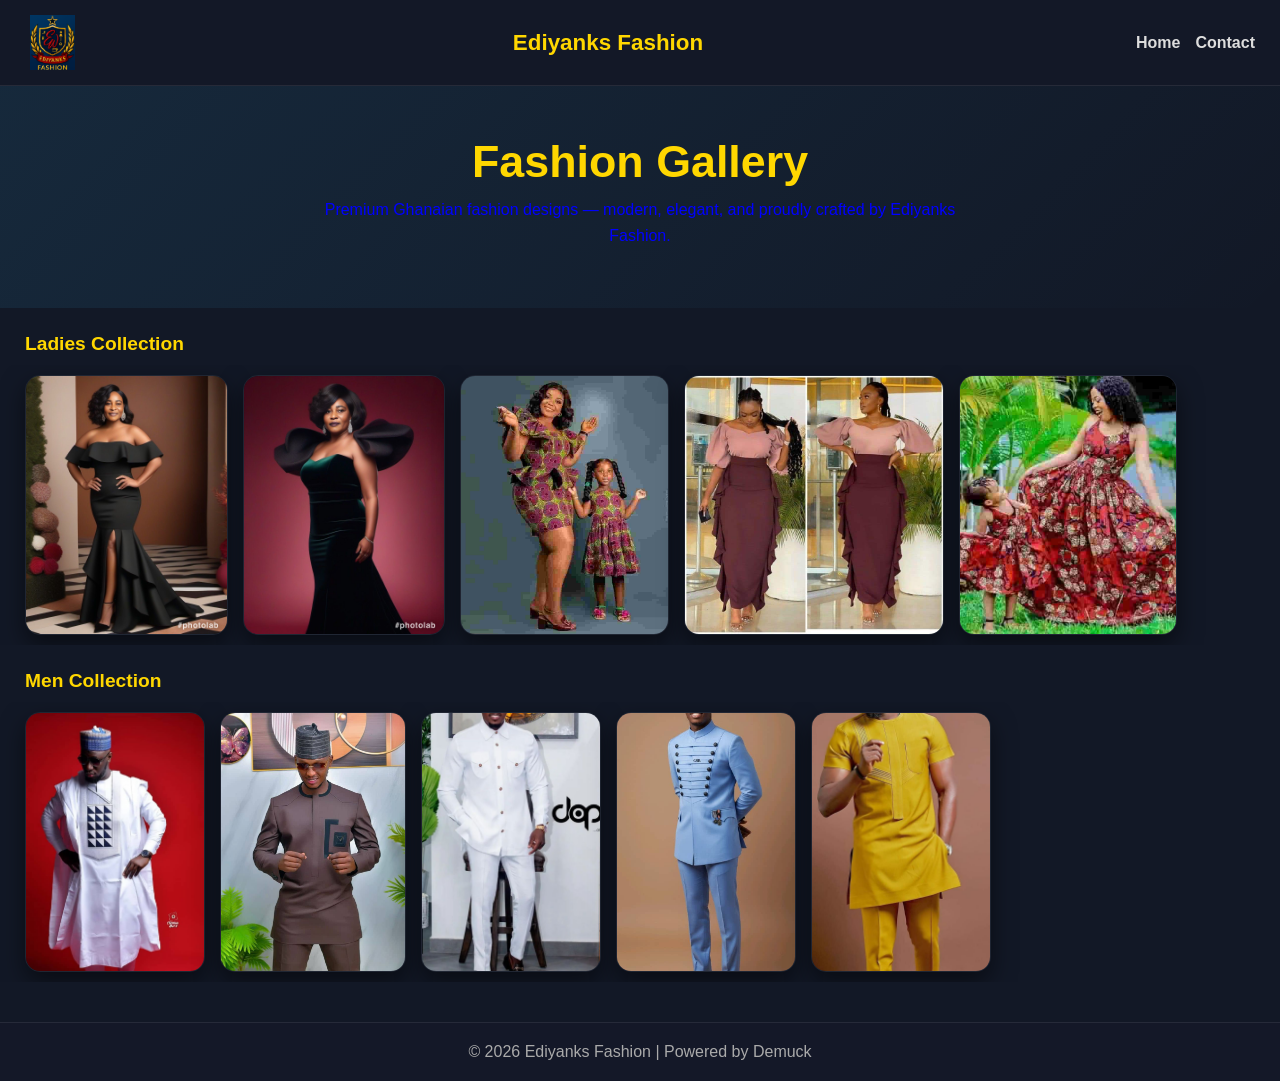
==== commit 0b6bc850: "Update gallery.html" ====
--- a/gallery.html
+++ b/gallery.html
@@ -1,8 +1,8 @@
 <!DOCTYPE html>
 <html lang="en">
 <head>
-<meta charset="UTF-8" />
-<meta name="viewport" content="width=device-width, initial-scale=1.0" />
+<meta charset="UTF-8">
+<meta name="viewport" content="width=device-width, initial-scale=1.0">
 <title>Ediyanks Fashion Gallery</title>
 
 <link rel="shortcut icon" href="Copilot_20251016_120516.png">
@@ -14,128 +14,121 @@
 margin:0;
 padding:0;
 box-sizing:border-box;
-font-family:Arial, sans-serif;
+font-family:Arial,sans-serif;
 }
 
 body{
-background:#0f172a;
-color:white;
-transition:.3s;
+background:#121826;   /* soft dark (NOT too black) */
+color:#ffffff;
 }
 
 /* HEADER */
 header{
-background:linear-gradient(135deg,rgb(28,28,78),rgb(36,63,196));
-padding:15px 25px;
 display:flex;
 justify-content:space-between;
 align-items:center;
+padding:15px 25px;
+background:rgba(20,25,40,.85);
+backdrop-filter:blur(10px);
 position:sticky;
 top:0;
-z-index:999;
-box-shadow:0 5px 20px rgba(0,0,0,.4);
-}
-
-.header-brand{
-display:flex;
-align-items:center;
-gap:10px;
+z-index:1000;
+border-bottom:1px solid rgba(255,255,255,.08);
 }
 
 .logo{
-width:60px;
-height:60px;
-border-radius:50%;
-object-fit:cover;
-border:3px solid #00ffff;
+width:55px;
+height:55px;
+object-fit:contain;
+border-radius:0;
 }
 
 .brand-title{
 font-size:1.4rem;
-color:white;
+color:gold; /* soft blue */
+font-weight:bold;
 }
 
 /* NAV */
 nav ul{
+display:flex;
+gap:15px;
 list-style:none;
-display:flex;
-gap:15px;
 }
 
 nav a{
 text-decoration:none;
-color:white;
-padding:8px 12px;
-border-radius:10px;
+color:#ddd;
+font-weight:600;
 transition:.3s;
 }
 
 nav a:hover{
-background:#00ffff;
-color:#000;
+color:#38bdf8;
 }
 
 /* HERO */
-.gallery-hero{
+.hero{
 text-align:center;
-padding:50px 20px;
-}
-
-.gallery-hero h1{
+padding:50px 25px;
+background:linear-gradient(135deg,rgba(56,189,248,.1),transparent);
+}
+
+.hero h1{
 font-size:2.8rem;
-color:#00ffff;
-text-shadow:0 0 20px #00ffff;
-}
-
-.gallery-hero p{
-max-width:700px;
-margin:auto;
-color:#ddd;
+color:gold;
+}
+
+.hero p{
+max-width:650px;
+margin:10px auto;
+color:blue;
 line-height:1.6;
 }
 
-/* SECTION TITLES */
-h2{
-text-align:center;
-margin:25px 0;
-color:#00ffff;
-text-shadow:0 0 10px #00ffff;
-}
-
-/* BUTTON */
-#modeToggle{
-display:block;
-margin:10px auto;
-padding:10px 15px;
-border:none;
-border-radius:12px;
+/* SECTION TITLE */
+.section-title{
+margin:25px 25px 10px;
+font-size:1.2rem;
+color:gold;
+font-weight:bold;
+}
+
+/* ROW (Netflix style) */
+.row{
+display:flex;
+overflow-x:auto;
+gap:15px;
+padding:10px 25px;
+scroll-behavior:smooth;
+}
+
+.row::-webkit-scrollbar{
+display:none;
+}
+
+/* CARD */
+.card{
+min-width:180px;
+height:260px;
+border-radius:15px;
+overflow:hidden;
+flex-shrink:0;
 cursor:pointer;
-background:#00ffff;
-color:black;
-font-weight:bold;
-}
-
-/* GALLERY GRID */
-.gallery{
-display:grid;
-grid-template-columns:repeat(auto-fit,minmax(200px,1fr));
-gap:15px;
-padding:20px;
-}
-
-.gallery img{
+transition:.3s;
+box-shadow:0 10px 25px rgba(0,0,0,.5);
+border:1px solid rgba(255,255,255,.06);
+}
+
+.card img{
 width:100%;
-height:300px;
+height:100%;
 object-fit:cover;
-border-radius:15px;
-box-shadow:0 8px 25px rgba(0,0,0,.4);
-transition:.3s;
-cursor:pointer;
-}
-
-.gallery img:hover{
-transform:scale(1.05) translateY(-5px);
-box-shadow:0 15px 35px rgba(0,255,255,.2);
+}
+
+.card:hover{
+transform:scale(1.08);
+box-shadow:0 15px 35px rgba(56,189,248,.25);
 }
 
 /* LIGHTBOX */
@@ -146,10 +139,10 @@
 left:0;
 width:100%;
 height:100%;
-background:rgba(0,0,0,.9);
+background:rgba(0,0,0,.85);
 justify-content:center;
 align-items:center;
-z-index:1000;
+z-index:2000;
 }
 
 .lightbox:target{
@@ -159,11 +152,11 @@
 .lightbox img{
 max-width:85%;
 max-height:85%;
-border-radius:20px;
-box-shadow:0 0 30px rgba(255,255,255,.2);
-}
-
-.close-btn{
+border-radius:15px;
+box-shadow:0 0 30px rgba(56,189,248,.2);
+}
+
+.close{
 position:absolute;
 top:20px;
 right:25px;
@@ -180,28 +173,9 @@
 text-align:center;
 padding:20px;
 margin-top:40px;
-background:#111827;
-color:#ccc;
-}
-
-/* LIGHT MODE */
-.light{
-background:#f5f5f5;
-color:#111;
-}
-
-.light header{
-background:#ffffff;
-color:#111;
-}
-
-.light nav a{
-color:#111;
-}
-
-.light footer{
-background:#eee;
-color:#111;
+background:rgba(20,25,40,.9);
+color:#aaa;
+border-top:1px solid rgba(255,255,255,.08);
 }
 
 </style>
@@ -211,10 +185,9 @@
 
 <header>
 
-<div class="header-brand">
-<img src="edi1.png" class="logo" alt="logo">
-<h1 class="brand-title">Ediyanks Fashion</h1>
-</div>
+<img src="edi1.png" class="logo">
+
+<div class="brand-title">Ediyanks Fashion</div>
 
 <nav>
 <ul>
@@ -226,82 +199,49 @@
 </header>
 
 <!-- HERO -->
-<section class="gallery-hero">
+<section class="hero">
 <h1>Fashion Gallery</h1>
-<p>Explore elegant Ghanaian fashion designs for ladies and men, proudly made by Ediyanks Fashion.</p>
+<p>Premium Ghanaian fashion designs — modern, elegant, and proudly crafted by Ediyanks Fashion.</p>
 </section>
 
-<button id="modeToggle">Toggle Theme</button>
-
 <!-- LADIES -->
-<h2>Ladies Fashion</h2>
-<section class="gallery">
-
-<a href="#img1"><img src="https://images.pexels.com/photos/33697670/pexels-photo-33697670.jpeg"></a>
-<a href="#img2"><img src="pic1.jpg"></a>
-<a href="#img3"><img src="pic2.jpg"></a>
-<a href="#img4"><img src="pic3.jpg"></a>
-<a href="#img5"><img src="pic4.jpg"></a>
-<a href="#img6"><img src="pic5.jpg"></a>
-<a href="#img7"><img src="pic6.jpg"></a>
-<a href="#img8"><img src="pic7.jpg"></a>
-<a href="#img9"><img src="pic8.jpg"></a>
-<a href="#img10"><img src="pic9.jpg"></a>
-
-</section>
+<div class="section-title">Ladies Collection</div>
+
+<div class="row">
+<a href="#i1" class="card"><img src="pic1.jpg"></a>
+<a href="#i2" class="card"><img src="pic2.jpg"></a>
+<a href="#i3" class="card"><img src="pic3.jpg"></a>
+<a href="#i4" class="card"><img src="pic4.jpg"></a>
+<a href="#i5" class="card"><img src="pic5.jpg"></a>
+</div>
 
 <!-- MEN -->
-<h2>Men Fashion</h2>
-<section class="gallery">
-
-<a href="#img11"><img src="pica1.jpg"></a>
-<a href="#img12"><img src="pica2.jpg"></a>
-<a href="#img13"><img src="pica3.jpg"></a>
-<a href="#img14"><img src="pica4.jpg"></a>
-<a href="#img15"><img src="pica5.jpg"></a>
-<a href="#img16"><img src="pica6.jpg"></a>
-<a href="#img17"><img src="pica7.jpg"></a>
-<a href="#img18"><img src="pica8.jpg"></a>
-<a href="#img19"><img src="pica9.jpg"></a>
-<a href="#img20"><img src="pica10.jpg"></a>
-
-</section>
-
-<!-- LIGHTBOXES (cleaned) -->
-
-<div id="img1" class="lightbox"><a href="#" class="close-btn">&times;</a><img src="https://images.pexels.com/photos/33697670/pexels-photo-33697670.jpeg"></div>
-<div id="img2" class="lightbox"><a href="#" class="close-btn">&times;</a><img src="pic1.jpg"></div>
-<div id="img3" class="lightbox"><a href="#" class="close-btn">&times;</a><img src="pic2.jpg"></div>
-<div id="img4" class="lightbox"><a href="#" class="close-btn">&times;</a><img src="pic3.jpg"></div>
-<div id="img5" class="lightbox"><a href="#" class="close-btn">&times;</a><img src="pic4.jpg"></div>
-<div id="img6" class="lightbox"><a href="#" class="close-btn">&times;</a><img src="pic5.jpg"></div>
-<div id="img7" class="lightbox"><a href="#" class="close-btn">&times;</a><img src="pic6.jpg"></div>
-<div id="img8" class="lightbox"><a href="#" class="close-btn">&times;</a><img src="pic7.jpg"></div>
-<div id="img9" class="lightbox"><a href="#" class="close-btn">&times;</a><img src="pic8.jpg"></div>
-<div id="img10" class="lightbox"><a href="#" class="close-btn">&times;</a><img src="pic9.jpg"></div>
-
-<div id="img11" class="lightbox"><a href="#" class="close-btn">&times;</a><img src="pica1.jpg"></div>
-<div id="img12" class="lightbox"><a href="#" class="close-btn">&times;</a><img src="pica2.jpg"></div>
-<div id="img13" class="lightbox"><a href="#" class="close-btn">&times;</a><img src="pica3.jpg"></div>
-<div id="img14" class="lightbox"><a href="#" class="close-btn">&times;</a><img src="pica4.jpg"></div>
-<div id="img15" class="lightbox"><a href="#" class="close-btn">&times;</a><img src="pica5.jpg"></div>
-<div id="img16" class="lightbox"><a href="#" class="close-btn">&times;</a><img src="pica6.jpg"></div>
-<div id="img17" class="lightbox"><a href="#" class="close-btn">&times;</a><img src="pica7.jpg"></div>
-<div id="img18" class="lightbox"><a href="#" class="close-btn">&times;</a><img src="pica8.jpg"></div>
-<div id="img19" class="lightbox"><a href="#" class="close-btn">&times;</a><img src="pica9.jpg"></div>
-<div id="img20" class="lightbox"><a href="#" class="close-btn">&times;</a><img src="pica10.jpg"></div>
+<div class="section-title">Men Collection</div>
+
+<div class="row">
+<a href="#i6" class="card"><img src="pica1.jpg"></a>
+<a href="#i7" class="card"><img src="pica2.jpg"></a>
+<a href="#i8" class="card"><img src="pica3.jpg"></a>
+<a href="#i9" class="card"><img src="pica4.jpg"></a>
+<a href="#i10" class="card"><img src="pica5.jpg"></a>
+</div>
+
+<!-- LIGHTBOX -->
+<div id="i1" class="lightbox"><a href="#" class="close">×</a><img src="pic1.jpg"></div>
+<div id="i2" class="lightbox"><a href="#" class="close">×</a><img src="pic2.jpg"></div>
+<div id="i3" class="lightbox"><a href="#" class="close">×</a><img src="pic3.jpg"></div>
+<div id="i4" class="lightbox"><a href="#" class="close">×</a><img src="pic4.jpg"></div>
+<div id="i5" class="lightbox"><a href="#" class="close">×</a><img src="pic5.jpg"></div>
+
+<div id="i6" class="lightbox"><a href="#" class="close">×</a><img src="pica1.jpg"></div>
+<div id="i7" class="lightbox"><a href="#" class="close">×</a><img src="pica2.jpg"></div>
+<div id="i8" class="lightbox"><a href="#" class="close">×</a><img src="pica3.jpg"></div>
+<div id="i9" class="lightbox"><a href="#" class="close">×</a><img src="pica4.jpg"></div>
+<div id="i10" class="lightbox"><a href="#" class="close">×</a><img src="pica5.jpg"></div>
 
 <footer>
-© 2026 Ediyanks Fashion Venture | Powered by Demuck
+© 2026 Ediyanks Fashion | Powered by Demuck
 </footer>
 
-<script>
-const btn = document.getElementById("modeToggle");
-
-btn.addEventListener("click", ()=>{
-document.body.classList.toggle("light");
-});
-</script>
-
 </body>
-  </html>
+</html>
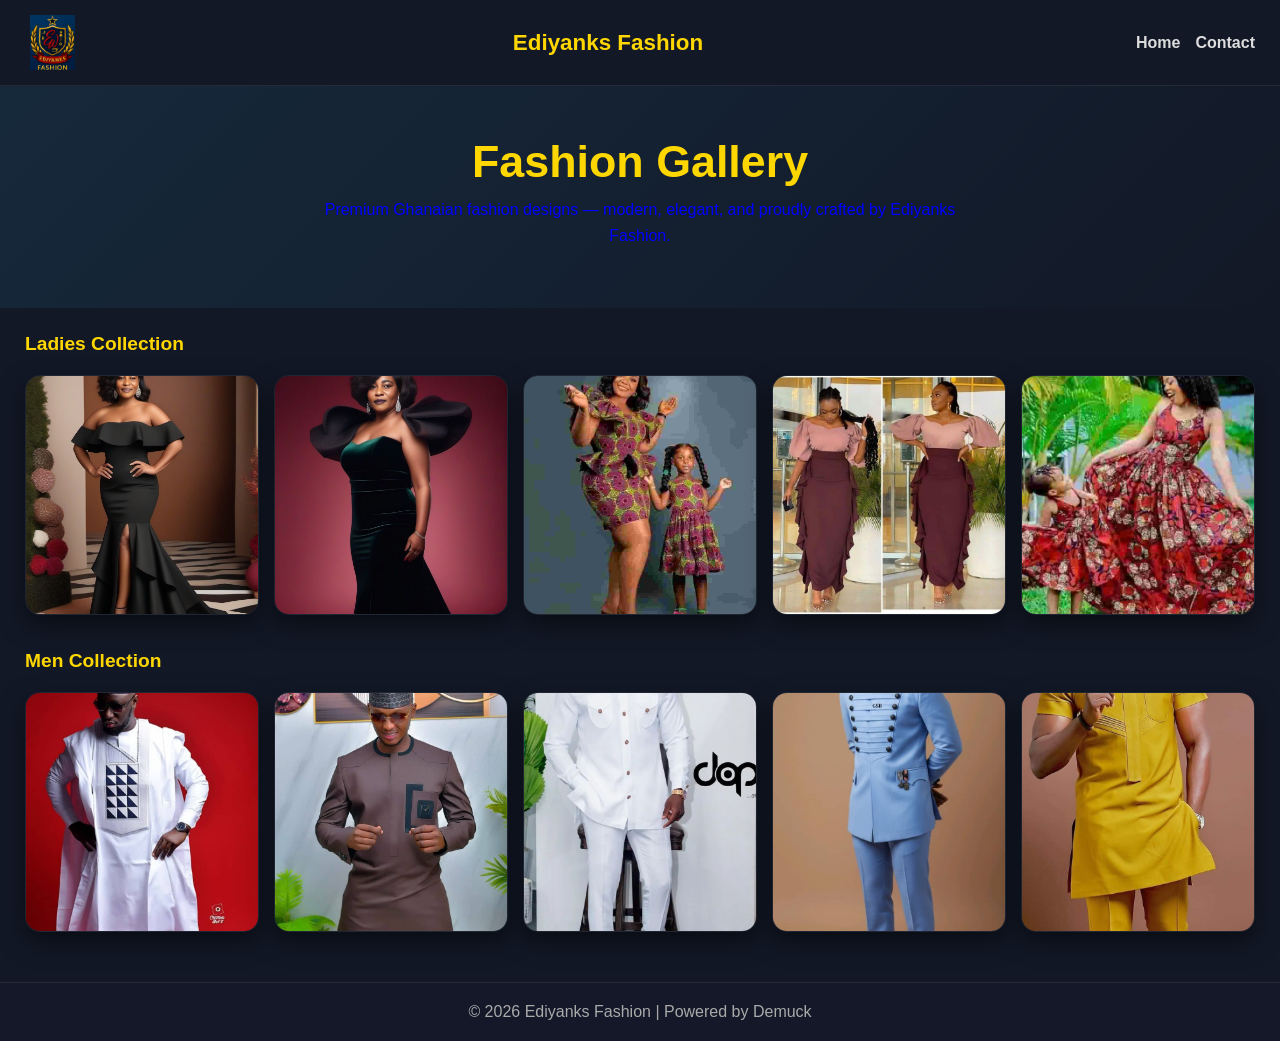
==== commit 7730aa72: "Refactor gallery layout to grid system Updated the layout of the gallery page to use a grid for the " ====
--- a/gallery.html
+++ b/gallery.html
@@ -96,11 +96,10 @@
 
 /* ROW (Netflix style) */
 .row{
-display:flex;
-overflow-x:auto;
+display:grid;
+grid-template-columns:repeat(auto-fit,minmax(160px,1fr));
 gap:15px;
 padding:10px 25px;
-scroll-behavior:smooth;
 }
 
 .row::-webkit-scrollbar{
@@ -109,8 +108,8 @@
 
 /* CARD */
 .card{
-min-width:180px;
-height:260px;
+min-width:100px;
+height:240px;
 border-radius:15px;
 overflow:hidden;
 flex-shrink:0;
@@ -130,6 +129,11 @@
 transform:scale(1.08);
 box-shadow:0 15px 35px rgba(56,189,248,.25);
 }
+  .card:hover{
+transform:scale(1.05);
+box-shadow:0 10px 25px rgba(56,189,248,.3);
+z-index:2;
+  }
 
 /* LIGHTBOX */
 .lightbox{
